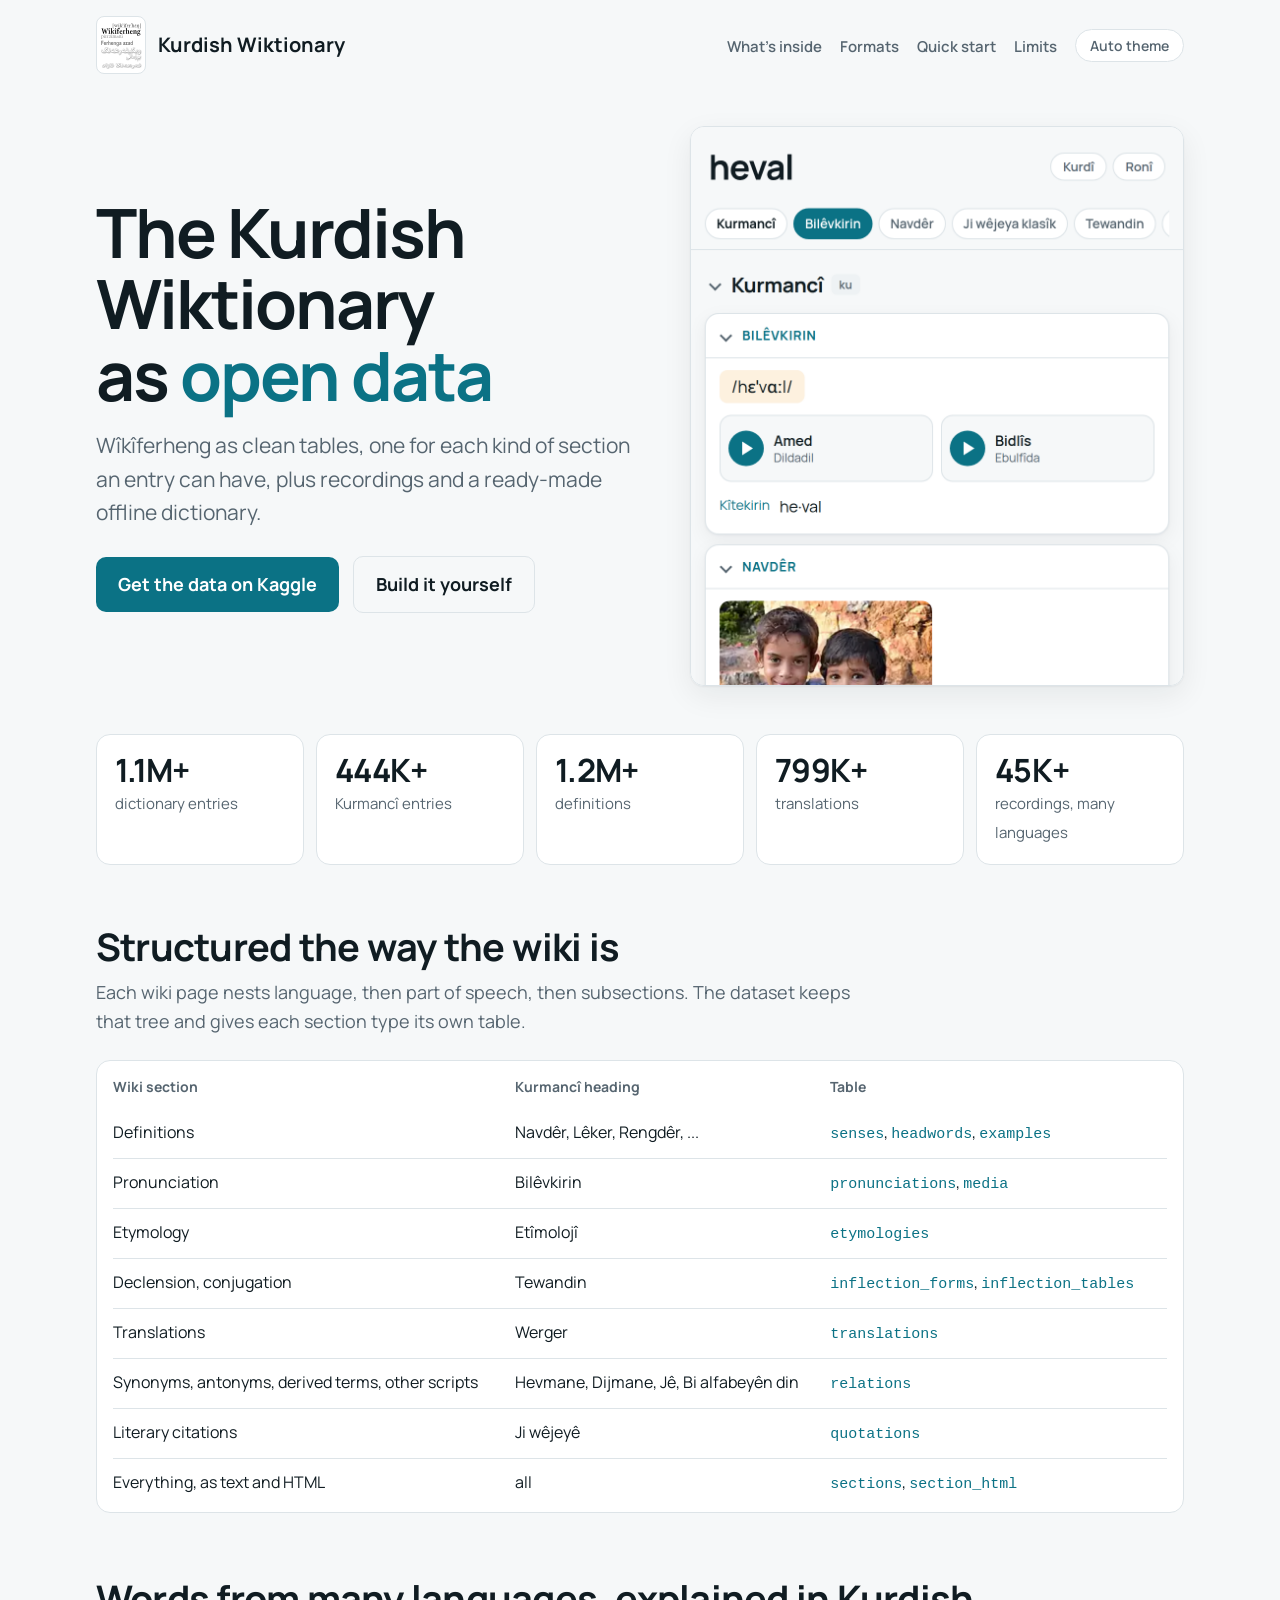
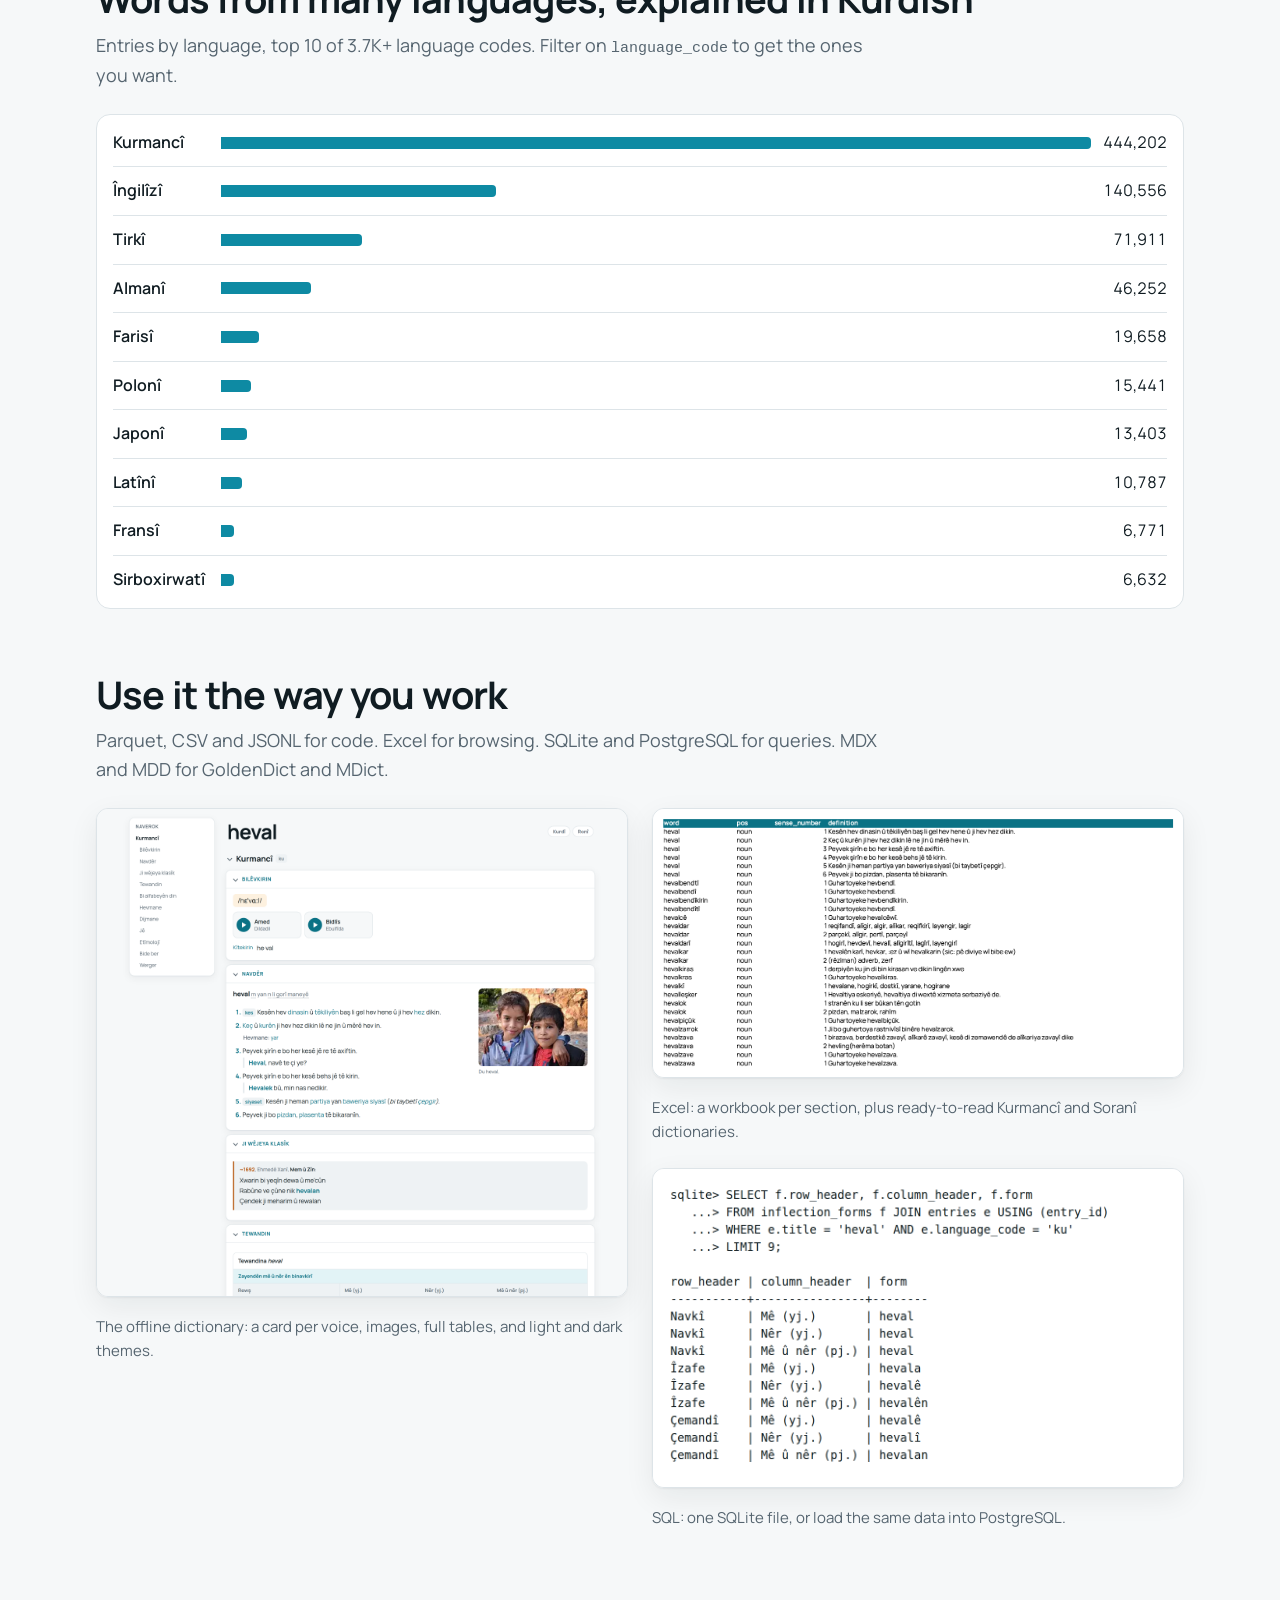
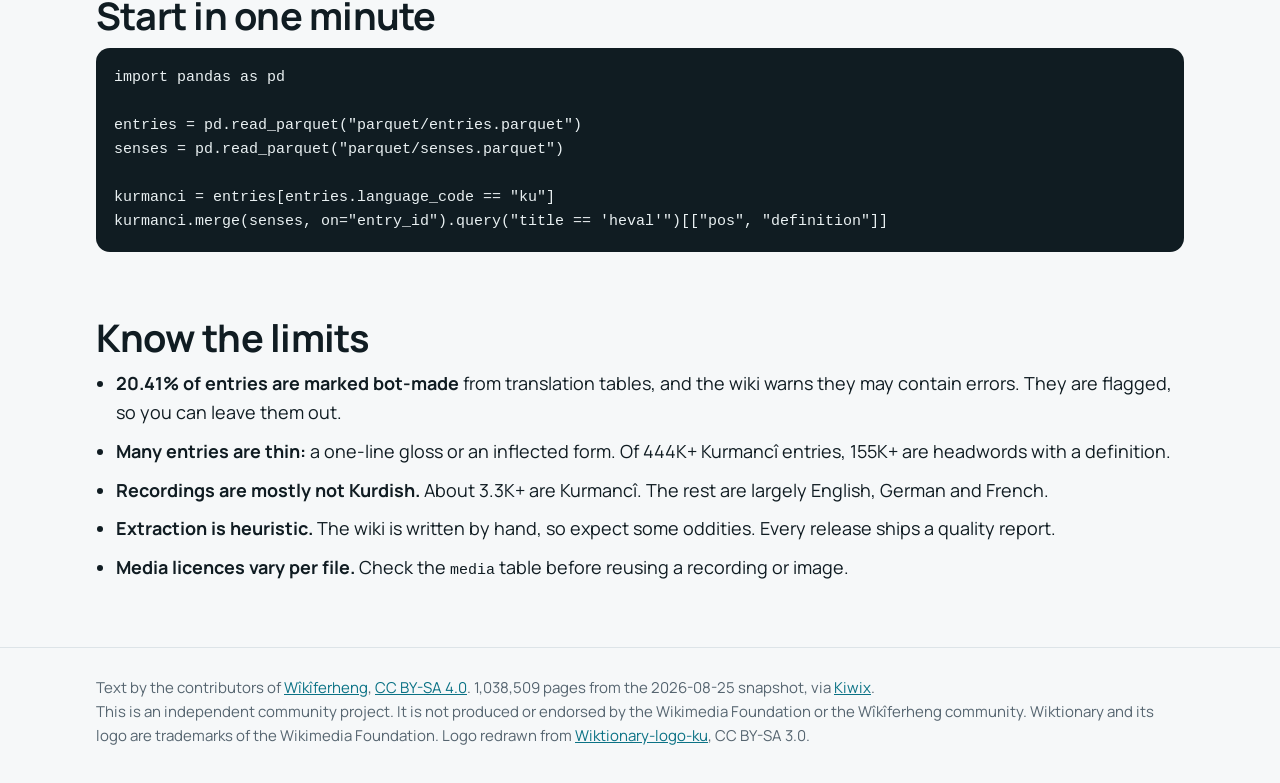
==== site/index.html @ 5b19bacc "Add Kurdish Wiktionary open-data release pipeline and redesign Build a reproducible release directly" ====
<!doctype html>
<html lang="en">
<head>
<meta charset="utf-8">
<meta name="viewport" content="width=device-width, initial-scale=1">
<title>Kurdish Wiktionary: open data</title>
<meta name="description" content="1,109,037 Kurdish Wiktionary entries as structured open data: SQL, Excel, Parquet, audio and an offline dictionary.">
<meta property="og:title" content="The Kurdish Wiktionary as open data">
<meta property="og:description" content="Every section as a table. SQL, Excel, Parquet, audio, and an offline dictionary.">
<meta property="og:image" content="assets/social-card-dark.png">
<meta name="theme-color" content="#F6F8F9" media="(prefers-color-scheme: light)">
<meta name="theme-color" content="#0A1215" media="(prefers-color-scheme: dark)">
<link rel="icon" href="assets/logo-192.png" type="image/png">
<link rel="preconnect" href="https://fonts.googleapis.com">
<link rel="preconnect" href="https://fonts.gstatic.com" crossorigin>
<link rel="stylesheet" href="https://fonts.googleapis.com/css2?family=Manrope:wght@400;500;600;700&display=swap">
<style>
@font-face{font-family:Sahel;font-weight:400;src:url(assets/fonts/Sahel-WOL.woff2) format("woff2")}
@font-face{font-family:Sahel;font-weight:600;src:url(assets/fonts/Sahel-SemiBold-WOL.woff2) format("woff2")}
@font-face{font-family:Sahel;font-weight:700;src:url(assets/fonts/Sahel-Bold-WOL.woff2) format("woff2")}
:root{--bg:#F6F8F9;--surface:#FFFFFF;--raised:#EEF2F4;--ink:#101C22;--muted:#566570;--line:#DDE4E8;--accent:#0B7285;--soft:#E2F3F6;--highlight:#B45309;--on-accent:#FFFFFF;--bar:#0E8AA3;--code:#101C22;--on-code:#E9F0F2;--shadow:0 1px 2px rgba(16,28,34,.05),0 10px 30px rgba(16,28,34,.07);color-scheme:light}
@media (prefers-color-scheme:dark){:root:not([data-theme="light"]){--bg:#0A1215;--surface:#121C20;--raised:#1A272C;--ink:#E9F0F2;--muted:#9DAFB7;--line:#27363C;--accent:#5CCBDE;--soft:#123239;--highlight:#F7B955;--on-accent:#06181C;--bar:#25A9C2;--code:#071013;--shadow:0 1px 2px rgba(0,0,0,.4),0 10px 30px rgba(0,0,0,.35);color-scheme:dark}}
:root[data-theme="dark"]{--bg:#0A1215;--surface:#121C20;--raised:#1A272C;--ink:#E9F0F2;--muted:#9DAFB7;--line:#27363C;--accent:#5CCBDE;--soft:#123239;--highlight:#F7B955;--on-accent:#06181C;--bar:#25A9C2;--code:#071013;--shadow:0 1px 2px rgba(0,0,0,.4),0 10px 30px rgba(0,0,0,.35);color-scheme:dark}
/* Screenshots exist per theme; show the one matching the page. */
.on-dark{display:none}
@media (prefers-color-scheme:dark){:root:not([data-theme="light"]) .on-dark{display:block}:root:not([data-theme="light"]) .on-light{display:none}}
:root[data-theme="dark"] .on-dark{display:block}
:root[data-theme="dark"] .on-light{display:none}
*{box-sizing:border-box}
html{scroll-behavior:smooth}
body{margin:0;background:var(--bg);color:var(--ink);font:400 18px/1.6 Manrope,Sahel,system-ui,sans-serif}
[dir="rtl"]{font-family:Sahel,Manrope,system-ui,sans-serif}
a{color:var(--accent)}
.wrap{max-width:1120px;margin:0 auto;padding:0 16px}
header.top{display:flex;align-items:center;justify-content:space-between;padding:16px 0;gap:16px}
.brand{display:flex;align-items:center;gap:12px;font-weight:700;font-size:20px;color:inherit;text-decoration:none}
.plate{display:block;width:50px;height:58px;padding:3px;background:#fff;border:1px solid var(--line);border-radius:8px}
.top-right{display:flex;align-items:center;gap:18px}
nav a{margin-left:18px;color:var(--muted);text-decoration:none;font-weight:600;font-size:15px}
nav a:hover{color:var(--accent)}
.theme{appearance:none;border:1px solid var(--line);background:var(--surface);color:var(--muted);border-radius:999px;padding:6px 14px;font:600 14px Manrope,system-ui,sans-serif;cursor:pointer;white-space:nowrap}
.theme:hover{color:var(--accent);border-color:var(--accent)}
.hero{display:grid;grid-template-columns:minmax(0,1fr);gap:32px;padding:36px 0 40px;align-items:center}
h1{font-size:clamp(40px,6.4vw,68px);line-height:1.05;letter-spacing:-.03em;margin:0 0 18px}
h1 em{font-style:normal;color:var(--accent)}
.lead{font-size:clamp(18px,2.2vw,21px);color:var(--muted);margin:0 0 26px}
.cta{display:inline-block;background:var(--accent);color:var(--on-accent);padding:13px 22px;border-radius:10px;font-weight:700;text-decoration:none;margin:0 10px 10px 0}
.cta:hover{filter:brightness(1.08)}
.cta.alt{background:transparent;color:var(--ink);border:1px solid var(--line)}
.cta.alt:hover{border-color:var(--accent);color:var(--accent);filter:none}
.hero-shot img{width:100%;max-height:560px;object-fit:cover;object-position:top;border-radius:14px;border:1px solid var(--line);box-shadow:var(--shadow)}
.stats{display:grid;grid-template-columns:repeat(auto-fit,minmax(150px,1fr));gap:12px;margin:0 0 60px}
.stat{background:var(--surface);border:1px solid var(--line);border-radius:14px;padding:18px}
.stat b{display:block;font-size:32px;letter-spacing:-.02em;line-height:1.1}
.stat span{color:var(--muted);font-size:15px}
section{margin:0 0 64px}
h2{font-size:clamp(28px,4vw,38px);letter-spacing:-.02em;line-height:1.15;margin:0 0 10px}
.sub{color:var(--muted);max-width:44em;margin:0 0 24px}
.shot{width:100%;border-radius:12px;border:1px solid var(--line);box-shadow:var(--shadow)}
figure{margin:0}
figcaption{font-size:15px;color:var(--muted);margin-top:10px}
.two{display:grid;grid-template-columns:repeat(auto-fit,minmax(min(300px,100%),1fr));gap:24px}
.stack{display:grid;gap:24px;align-content:start}
.scroll{overflow-x:auto;background:var(--surface);border:1px solid var(--line);border-radius:14px;padding:4px 16px}
table{border-collapse:collapse;width:100%;font-size:16px}
th,td{text-align:left;padding:11px 12px 11px 0;border-bottom:1px solid var(--line);vertical-align:top}
tr:last-child>th,tr:last-child>td{border-bottom:0}
thead th{color:var(--muted);font-size:14px}
code,pre{font-family:ui-monospace,Menlo,Consolas,monospace;font-size:15px}
td code{color:var(--accent)}
pre{background:var(--code);color:var(--on-code);padding:18px;border-radius:14px;overflow-x:auto;margin:0}
.bars th{font-weight:600;white-space:nowrap;width:1%;padding-right:16px}
.bar-cell{width:100%;padding-right:12px;vertical-align:middle}
.bar{display:block;height:12px;background:var(--bar);border-radius:0 4px 4px 0;min-width:2px}
.value{text-align:right;font-variant-numeric:tabular-nums;white-space:nowrap;padding-right:0}
.bars tr:hover th,.bars tr:hover .value{color:var(--accent)}
ul.limits{padding-left:20px;margin:0}
ul.limits li{margin-bottom:10px}
footer{border-top:1px solid var(--line);padding:28px 0 48px;color:var(--muted);font-size:15px}
@media (min-width:900px){.hero{grid-template-columns:minmax(0,1.05fr) minmax(0,.95fr);gap:48px}}
@media (max-width:760px){nav{display:none}}
</style>
</head>
<body>
<div class="wrap">
  <header class="top">
    <a class="brand" href="#"><img class="plate" src="assets/wiktionary-logo-ku.svg" alt="Wîkîferheng">Kurdish Wiktionary</a>
    <div class="top-right">
      <nav><a href="#inside">What's inside</a><a href="#formats">Formats</a><a href="#start">Quick start</a><a href="#limits">Limits</a></nav>
      <button class="theme" type="button" aria-label="Change theme">Theme</button>
    </div>
  </header>

  <div class="hero">
    <div>
      <h1>The Kurdish Wiktionary<br>as <em>open data</em></h1>
      <p class="lead">Wîkîferheng as clean tables, one for each kind of section an entry can have, plus recordings and a ready-made offline dictionary.</p>
      <a class="cta" href="https://www.kaggle.com/datasets/zeroxdolan/wiktionary-wordlists">Get the data on Kaggle</a>
      <a class="cta alt" href="https://github.com/0xdolan/wiktionary_to_mdx">Build it yourself</a>
    </div>
    <div class="hero-shot">
      <img class="on-light" src="assets/entry-heval-phone-light.png" alt="The entry heval on a phone: voice cards, a photo and definitions, in the light theme">
      <img class="on-dark" src="assets/entry-heval-phone-dark.png" alt="The entry heval on a phone: voice cards, a photo and definitions, in the dark theme">
    </div>
  </div>

  <div class="stats">
    <div class="stat"><b>1.1M+</b><span>dictionary entries</span></div>
    <div class="stat"><b>444K+</b><span>Kurmancî entries</span></div>
    <div class="stat"><b>1.2M+</b><span>definitions</span></div>
    <div class="stat"><b>799K+</b><span>translations</span></div>
    <div class="stat"><b>45K+</b><span>recordings, many languages</span></div>
  </div>

  <section id="inside">
    <h2>Structured the way the wiki is</h2>
    <p class="sub">Each wiki page nests language, then part of speech, then subsections. The dataset keeps that tree and gives each section type its own table.</p>
    <div class="scroll"><table>
      <thead><tr><th scope="col">Wiki section</th><th scope="col">Kurmancî heading</th><th scope="col">Table</th></tr></thead>
      <tbody>
        <tr><td>Definitions</td><td>Navdêr, Lêker, Rengdêr, ...</td><td><code>senses</code>, <code>headwords</code>, <code>examples</code></td></tr>
        <tr><td>Pronunciation</td><td>Bilêvkirin</td><td><code>pronunciations</code>, <code>media</code></td></tr>
        <tr><td>Etymology</td><td>Etîmolojî</td><td><code>etymologies</code></td></tr>
        <tr><td>Declension, conjugation</td><td>Tewandin</td><td><code>inflection_forms</code>, <code>inflection_tables</code></td></tr>
        <tr><td>Translations</td><td>Werger</td><td><code>translations</code></td></tr>
        <tr><td>Synonyms, antonyms, derived terms, other scripts</td><td>Hevmane, Dijmane, Jê, Bi alfabeyên din</td><td><code>relations</code></td></tr>
        <tr><td>Literary citations</td><td>Ji wêjeyê</td><td><code>quotations</code></td></tr>
        <tr><td>Everything, as text and HTML</td><td>all</td><td><code>sections</code>, <code>section_html</code></td></tr>
      </tbody>
    </table></div>
  </section>

  <section>
    <h2>Words from many languages, explained in Kurdish</h2>
    <p class="sub">Entries by language, top 10 of 3.7K+ language codes. Filter on <code>language_code</code> to get the ones you want.</p>
    <div class="scroll"><table class="bars"><tbody><tr title="Kurmancî: 444,202 entries, 509,683 definitions"><th scope="row">Kurmancî</th><td class="bar-cell"><span class="bar" style="width:100.0%"></span></td><td class="value">444,202</td></tr><tr title="Îngilîzî: 140,556 entries, 149,546 definitions"><th scope="row">Îngilîzî</th><td class="bar-cell"><span class="bar" style="width:31.6%"></span></td><td class="value">140,556</td></tr><tr title="Tirkî: 71,911 entries, 98,806 definitions"><th scope="row">Tirkî</th><td class="bar-cell"><span class="bar" style="width:16.2%"></span></td><td class="value">71,911</td></tr><tr title="Almanî: 46,252 entries, 50,145 definitions"><th scope="row">Almanî</th><td class="bar-cell"><span class="bar" style="width:10.4%"></span></td><td class="value">46,252</td></tr><tr title="Farisî: 19,658 entries, 21,321 definitions"><th scope="row">Farisî</th><td class="bar-cell"><span class="bar" style="width:4.4%"></span></td><td class="value">19,658</td></tr><tr title="Polonî: 15,441 entries, 15,450 definitions"><th scope="row">Polonî</th><td class="bar-cell"><span class="bar" style="width:3.5%"></span></td><td class="value">15,441</td></tr><tr title="Japonî: 13,403 entries, 13,430 definitions"><th scope="row">Japonî</th><td class="bar-cell"><span class="bar" style="width:3.0%"></span></td><td class="value">13,403</td></tr><tr title="Latînî: 10,787 entries, 10,837 definitions"><th scope="row">Latînî</th><td class="bar-cell"><span class="bar" style="width:2.4%"></span></td><td class="value">10,787</td></tr><tr title="Fransî: 6,771 entries, 7,212 definitions"><th scope="row">Fransî</th><td class="bar-cell"><span class="bar" style="width:1.5%"></span></td><td class="value">6,771</td></tr><tr title="Sirboxirwatî: 6,632 entries, 6,644 definitions"><th scope="row">Sirboxirwatî</th><td class="bar-cell"><span class="bar" style="width:1.5%"></span></td><td class="value">6,632</td></tr></tbody></table></div>
  </section>

  <section id="formats">
    <h2>Use it the way you work</h2>
    <p class="sub">Parquet, CSV and JSONL for code. Excel for browsing. SQLite and PostgreSQL for queries. MDX and MDD for GoldenDict and MDict.</p>
    <div class="two">
      <figure>
        <img class="shot on-light" src="assets/entry-heval-light.png" alt="The entry heval in the offline dictionary, light theme" loading="lazy">
        <img class="shot on-dark" src="assets/entry-heval-dark.png" alt="The entry heval in the offline dictionary, dark theme" loading="lazy">
        <figcaption>The offline dictionary: a card per voice, images, full tables, and light and dark themes.</figcaption>
      </figure>
      <div class="stack">
        <figure><img class="shot" src="assets/excel-dictionary.png" alt="A spreadsheet of Kurmancî words, parts of speech and definitions" loading="lazy"><figcaption>Excel: a workbook per section, plus ready-to-read Kurmancî and Soranî dictionaries.</figcaption></figure>
        <figure>
          <img class="shot on-light" src="assets/sql-inflections-light.png" alt="A SQL query listing the declined forms of heval" loading="lazy">
          <img class="shot on-dark" src="assets/sql-inflections-dark.png" alt="A SQL query listing the declined forms of heval" loading="lazy">
          <figcaption>SQL: one SQLite file, or load the same data into PostgreSQL.</figcaption>
        </figure>
      </div>
    </div>
  </section>

  <section id="start">
    <h2>Start in one minute</h2>
    <pre><code>import pandas as pd

entries = pd.read_parquet("parquet/entries.parquet")
senses = pd.read_parquet("parquet/senses.parquet")

kurmanci = entries[entries.language_code == "ku"]
kurmanci.merge(senses, on="entry_id").query("title == 'heval'")[["pos", "definition"]]</code></pre>
  </section>

  <section id="limits">
    <h2>Know the limits</h2>
    <ul class="limits">
      <li><b>20.41% of entries are marked bot-made</b> from translation tables, and the wiki warns they may contain errors. They are flagged, so you can leave them out.</li>
      <li><b>Many entries are thin:</b> a one-line gloss or an inflected form. Of 444K+ Kurmancî entries, 155K+ are headwords with a definition.</li>
      <li><b>Recordings are mostly not Kurdish.</b> About 3.3K+ are Kurmancî. The rest are largely English, German and French.</li>
      <li><b>Extraction is heuristic.</b> The wiki is written by hand, so expect some oddities. Every release ships a quality report.</li>
      <li><b>Media licences vary per file.</b> Check the <code>media</code> table before reusing a recording or image.</li>
    </ul>
  </section>
</div>
<footer><div class="wrap">
  Text by the contributors of <a href="https://ku.wiktionary.org">Wîkîferheng</a>, <a href="https://creativecommons.org/licenses/by-sa/4.0/">CC BY-SA 4.0</a>. 1,038,509 pages from the 2026-08-25 snapshot, via <a href="https://www.kiwix.org">Kiwix</a>.<br>
  This is an independent community project. It is not produced or endorsed by the Wikimedia Foundation or the Wîkîferheng community. Wiktionary and its logo are trademarks of the Wikimedia Foundation. Logo redrawn from <a href="https://commons.wikimedia.org/wiki/File:Wiktionary-logo-ku.png">Wiktionary-logo-ku</a>, CC BY-SA 3.0.
</div></footer>
<script>
(function () {
  var order = ["auto", "light", "dark"];
  var labels = { auto: "Auto theme", light: "Light", dark: "Dark" };
  var button = document.querySelector(".theme");
  var root = document.documentElement;
  var theme = "auto";
  try { theme = localStorage.getItem("wk-theme") || "auto"; } catch (e) {}
  function apply(next) {
    theme = next;
    if (next === "auto") root.removeAttribute("data-theme");
    else root.setAttribute("data-theme", next);
    button.textContent = labels[next];
  }
  apply(theme);
  button.addEventListener("click", function () {
    var next = order[(order.indexOf(theme) + 1) % order.length];
    try { localStorage.setItem("wk-theme", next); } catch (e) {}
    apply(next);
  });
})();
</script>
</body>
</html>
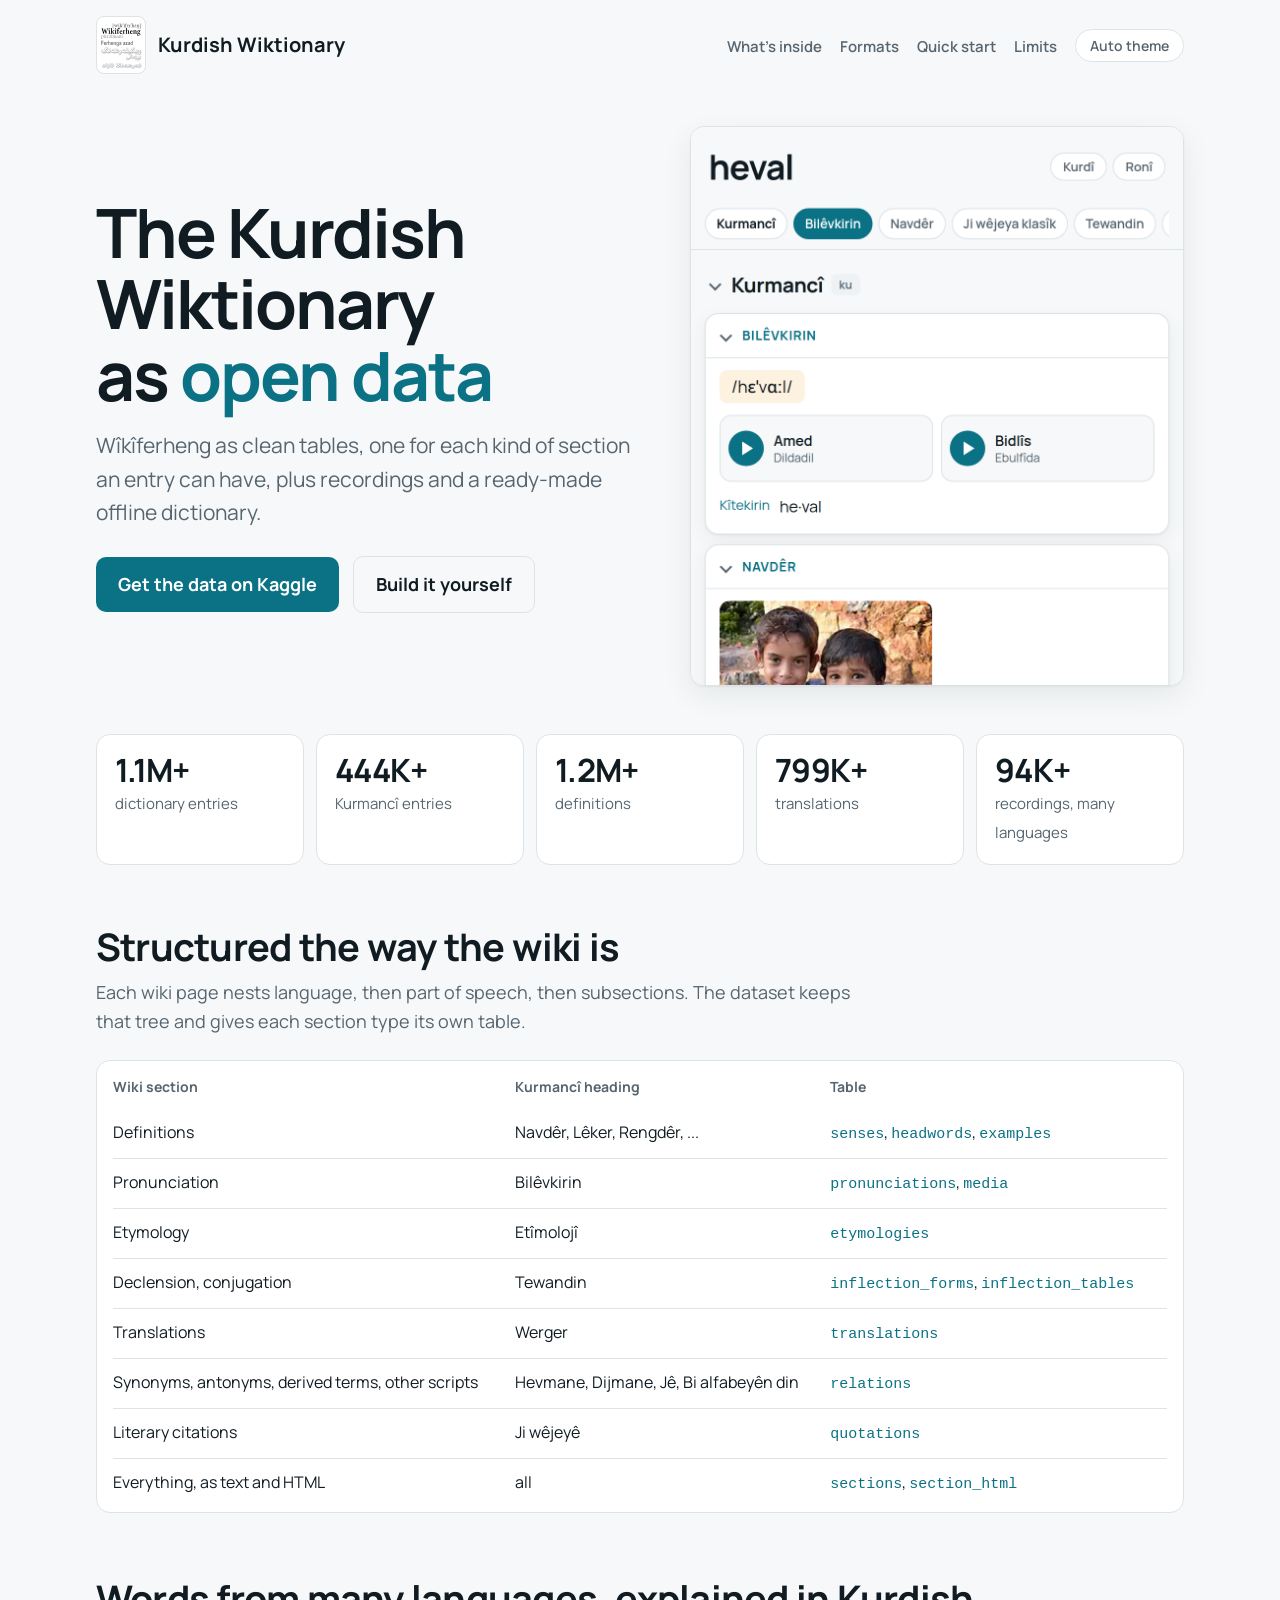
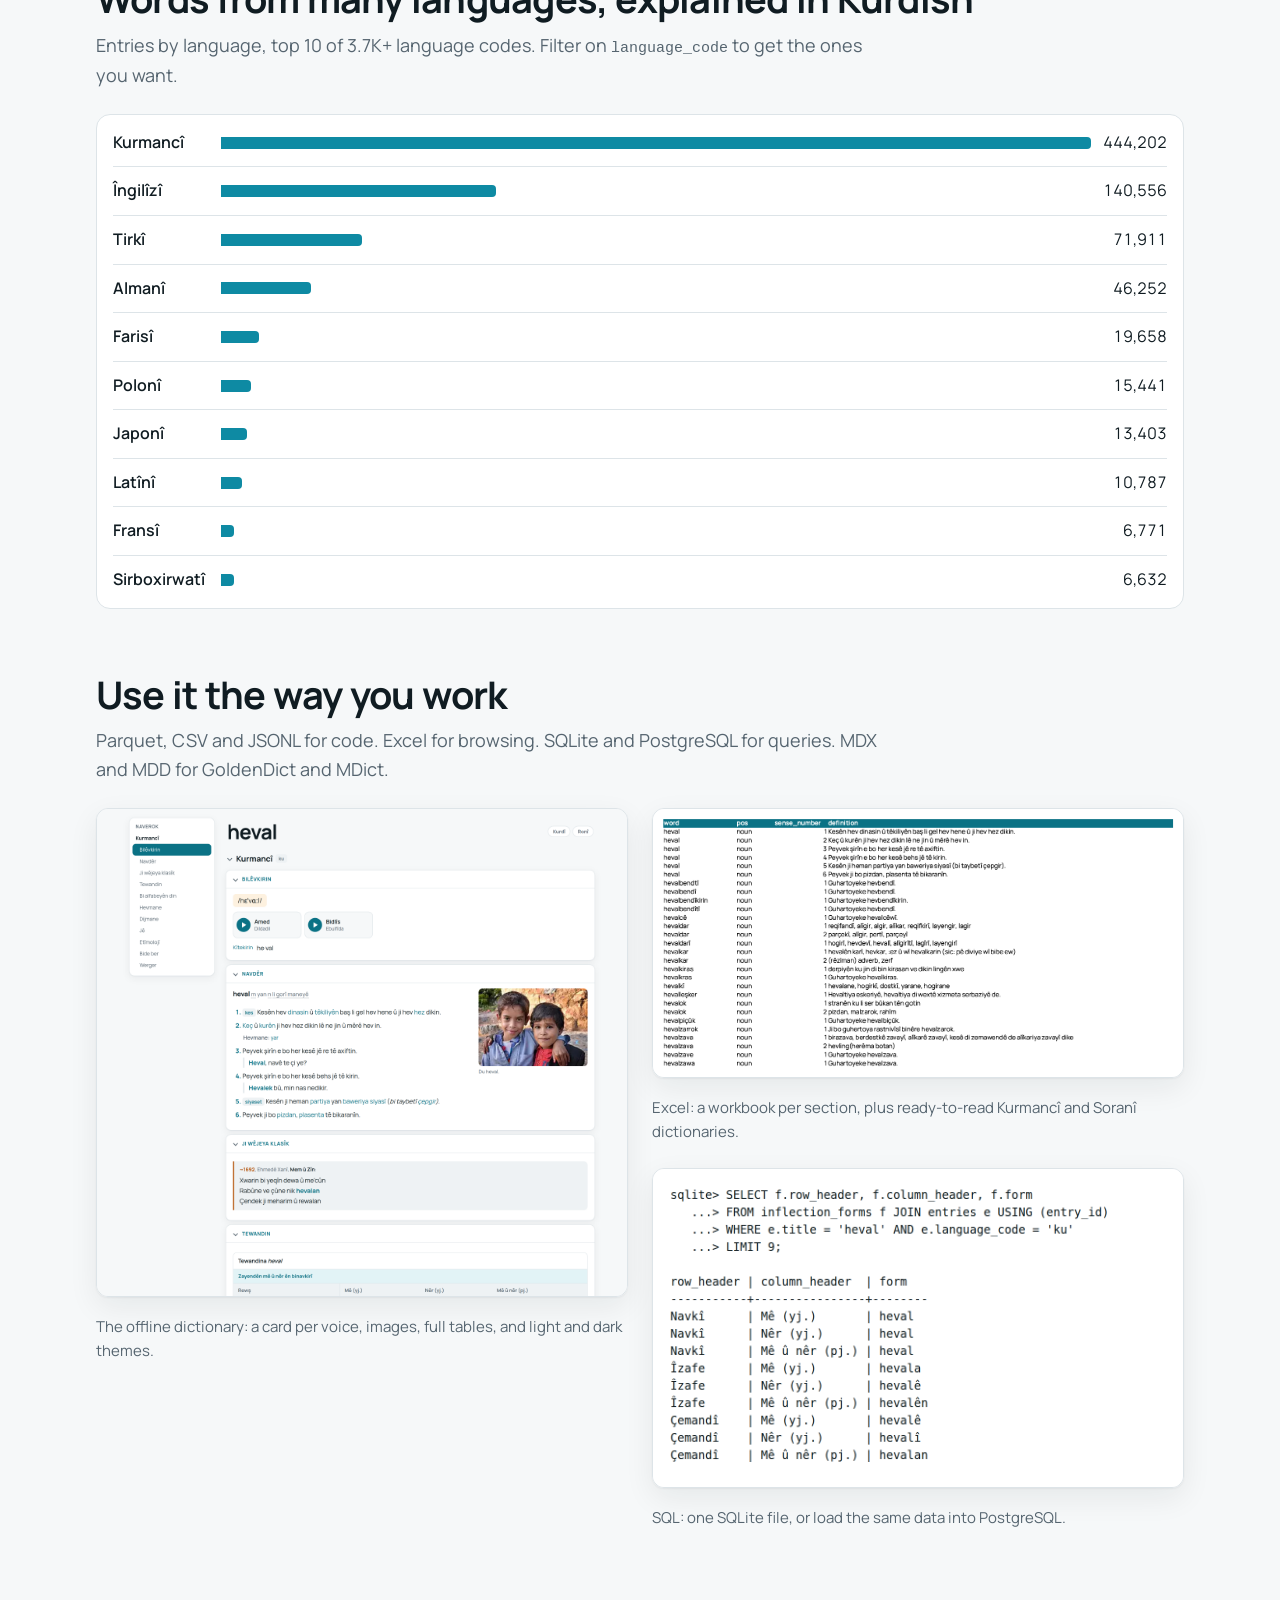
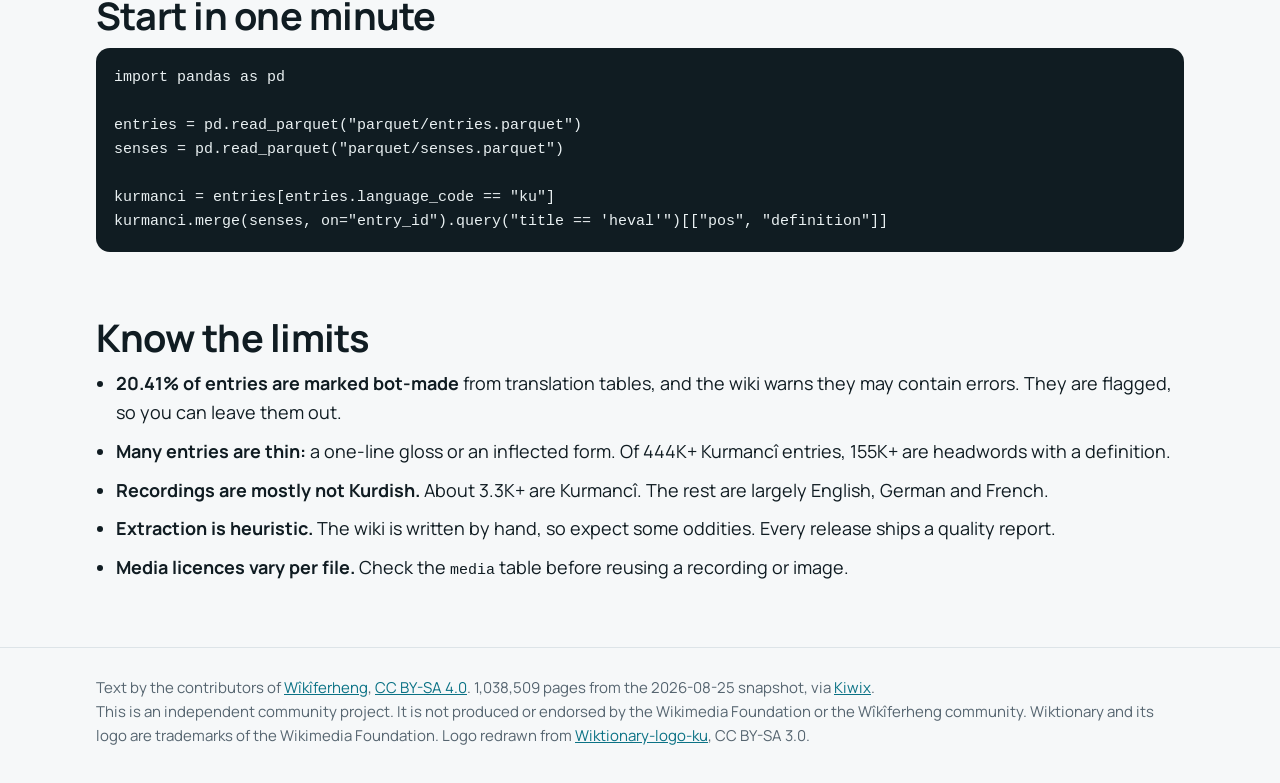
==== commit 76cd203d: "Refresh brand images and site with the full audio numbers" ====
--- a/site/index.html
+++ b/site/index.html
@@ -96,7 +96,7 @@
       <h1>The Kurdish Wiktionary<br>as <em>open data</em></h1>
       <p class="lead">Wîkîferheng as clean tables, one for each kind of section an entry can have, plus recordings and a ready-made offline dictionary.</p>
       <a class="cta" href="https://www.kaggle.com/datasets/zeroxdolan/wiktionary-wordlists">Get the data on Kaggle</a>
-      <a class="cta alt" href="https://github.com/0xdolan/wiktionary_to_mdx">Build it yourself</a>
+      <a class="cta alt" href="https://github.com/0xdolan/kurdish-wiktionary">Build it yourself</a>
     </div>
     <div class="hero-shot">
       <img class="on-light" src="assets/entry-heval-phone-light.png" alt="The entry heval on a phone: voice cards, a photo and definitions, in the light theme">
@@ -109,7 +109,7 @@
     <div class="stat"><b>444K+</b><span>Kurmancî entries</span></div>
     <div class="stat"><b>1.2M+</b><span>definitions</span></div>
     <div class="stat"><b>799K+</b><span>translations</span></div>
-    <div class="stat"><b>45K+</b><span>recordings, many languages</span></div>
+    <div class="stat"><b>94K+</b><span>recordings, many languages</span></div>
   </div>
 
   <section id="inside">
